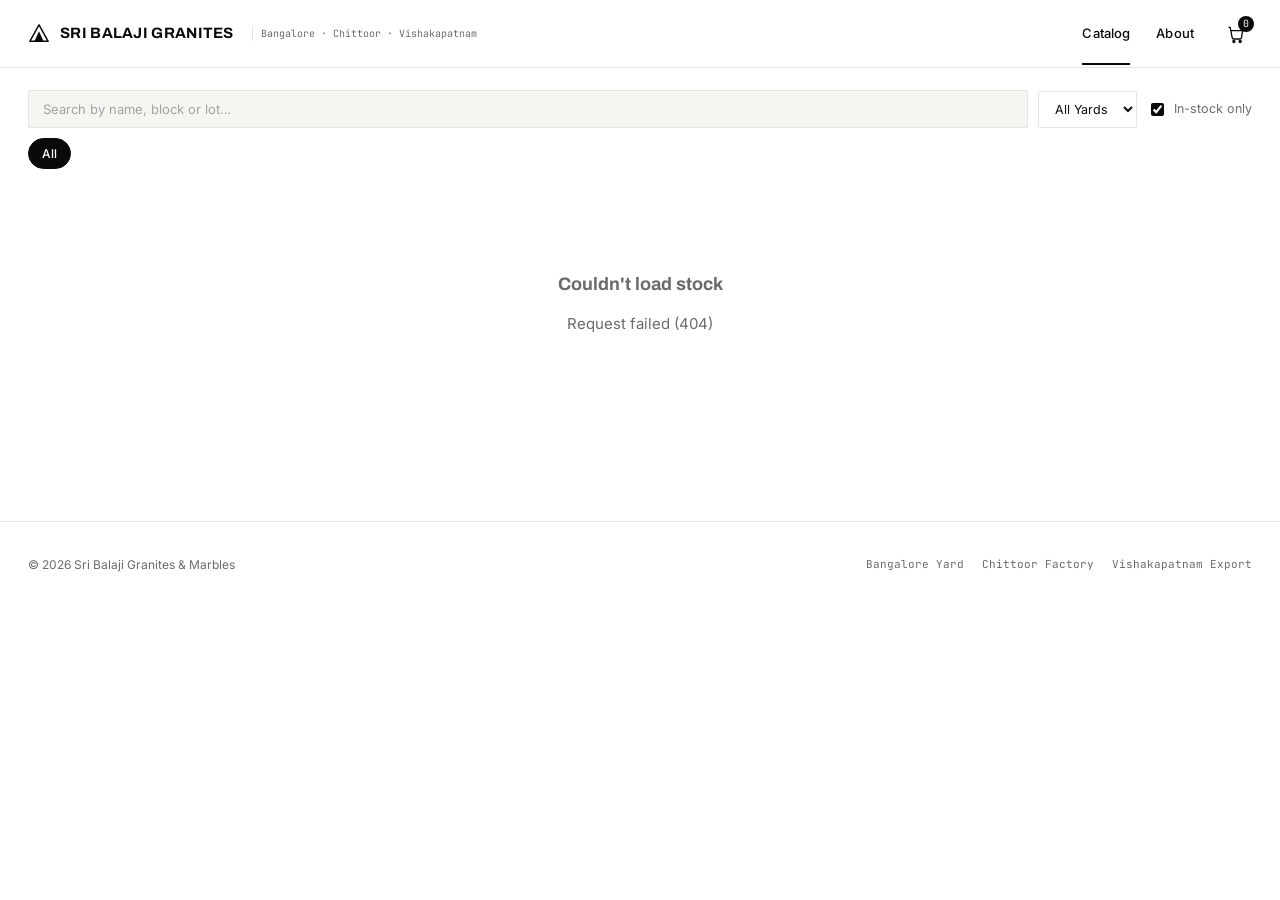
==== frontend/index.html @ f75e610f "Add files via upload" ====
<!DOCTYPE html>
<html lang="en">
<head>
<meta charset="UTF-8" />
<meta name="viewport" content="width=device-width, initial-scale=1.0" />
<title>Sri Balaji Granites & Marbles — Stone Catalog</title>
<meta name="description" content="Browse granite, marble, quartz, onyx and sandstone slabs from Sri Balaji Granites & Marbles — Bangalore, Chittoor & Vishakapatnam." />
<link rel="stylesheet" href="css/style.css" />
</head>
<body>

<header class="site-header">
  <a href="/" class="brand" aria-label="Sri Balaji Granites & Marbles — home">
    <svg viewBox="0 0 24 24" fill="none" xmlns="http://www.w3.org/2000/svg" aria-hidden="true">
      <path d="M12 2 L22 20 H2 Z" stroke="#0a0a0a" stroke-width="1.6" stroke-linejoin="round"/>
      <path d="M12 9 L17 20 H7 Z" fill="#0a0a0a"/>
    </svg>
    <span class="brand-word">Sri Balaji Granites</span>
    <span class="brand-sub">Bangalore · Chittoor · Vishakapatnam</span>
  </a>
  <nav class="main-nav">
    <a href="/" class="active">Catalog</a>
    <a href="/about.html">About</a>
    <button class="icon-btn" id="cartBtn" aria-label="Open enquiry cart">
      <svg viewBox="0 0 24 24" fill="none" stroke="#0a0a0a" stroke-width="1.6"><path d="M3 4h2l2.4 12.4A2 2 0 0 0 9.36 18h7.28a2 2 0 0 0 1.96-1.6L20 8H6"/><circle cx="9.5" cy="21" r="1.2" fill="#0a0a0a"/><circle cx="17" cy="21" r="1.2" fill="#0a0a0a"/></svg>
      <span class="cart-badge" id="cartBadge" hidden>0</span>
    </button>
  </nav>
</header>

<div class="ticker" id="ticker" hidden>
  <div class="ticker__track" id="tickerTrack"></div>
</div>

<section class="filter-bar" aria-label="Filter stock">
  <input type="search" class="search-input" id="searchInput" placeholder="Search by name, block or lot…" />
  <select class="select-field" id="godownFilter">
    <option value="all">All Yards</option>
  </select>
  <label class="toggle-field">
    <input type="checkbox" id="inStockOnly" checked /> In-stock only
  </label>
</section>
<div class="chip-row" style="max-width:1400px;margin:0 auto;padding:0 28px 6px;" id="categoryChips">
  <button class="chip active" data-category="all">All</button>
</div>

<main class="masonry" id="grid" aria-live="polite"></main>

<footer class="site-footer">
  <span>&copy; <span id="year"></span> Sri Balaji Granites & Marbles</span>
  <div class="locations">
    <span>Bangalore Yard</span>
    <span>Chittoor Factory</span>
    <span>Vishakapatnam Export</span>
  </div>
</footer>

<!-- Slab detail modal -->
<div class="overlay" id="slabOverlay">
  <div class="modal-wrap">
    <button class="modal-close" id="closeModal" aria-label="Close">
      <svg viewBox="0 0 24 24" width="16" height="16" fill="none" stroke="#0a0a0a" stroke-width="1.8"><path d="M5 5l14 14M19 5L5 19"/></svg>
    </button>
    <div class="modal" id="modalContent"></div>
  </div>
</div>

<!-- Enquiry cart drawer -->
<div class="drawer-overlay" id="drawerOverlay">
  <aside class="drawer">
    <div class="drawer-head">
      <h2 id="drawerTitle">Enquiry Cart</h2>
      <button class="icon-btn" id="closeDrawer" aria-label="Close cart">
        <svg viewBox="0 0 24 24" width="18" height="18" fill="none" stroke="#0a0a0a" stroke-width="1.8"><path d="M5 5l14 14M19 5L5 19"/></svg>
      </button>
    </div>
    <div class="drawer-body" id="drawerBody"></div>
    <div class="drawer-foot" id="drawerFoot"></div>
  </aside>
</div>

<div class="toast" id="toast"></div>

<script src="js/api.js"></script>
<script src="js/calc.js"></script>
<script src="js/catalog.js"></script>
</body>
</html>
---- frontend/css/style.css ----
/* ==========================================================================
   Sri Balaji Granites & Marbles — Design System
   Direction: minimalist, image-led, black-on-white chrome. The interface
   supplies no color of its own; the stone photography is the only color
   on the page. Masonry grid, no captions, quiet UI, one signature
   interaction: a quarry-tag stamp that appears on hover.
   ========================================================================== */

@import url('https://fonts.googleapis.com/css2?family=Archivo:wght@500;600;700;800&family=Inter:wght@400;500;600&family=JetBrains+Mono:wght@400;500&display=swap');

:root {
  --bg: #ffffff;
  --ink: #0a0a0a;
  --ink-soft: #6b6b6b;
  --ink-faint: #a3a3a0;
  --line: #e6e5e1;
  --surface: #f6f5f2;
  --surface-hover: #efeee9;
  --stamp-bg: #0a0a0a;
  --stamp-ink: #ffffff;
  --status-pending: #8a6d00;
  --status-contacted: #1d5f8a;
  --status-quoted: #6a3fa0;
  --status-closed: #1e6b3a;
  --danger: #b3261e;

  --font-display: 'Archivo', sans-serif;
  --font-body: 'Inter', sans-serif;
  --font-mono: 'JetBrains Mono', monospace;

  --radius: 2px;
  --header-h: 68px;
  --maxw: 1400px;
}

* { box-sizing: border-box; }
html { scroll-behavior: smooth; }
body {
  margin: 0;
  background: var(--bg);
  color: var(--ink);
  font-family: var(--font-body);
  font-size: 15px;
  line-height: 1.5;
  -webkit-font-smoothing: antialiased;
}
img { display: block; max-width: 100%; }
a { color: inherit; text-decoration: none; }
button { font-family: inherit; cursor: pointer; }
input, select, textarea { font-family: inherit; font-size: 14px; }
:focus-visible { outline: 2px solid var(--ink); outline-offset: 2px; }

.mono { font-family: var(--font-mono); letter-spacing: -0.02em; }
.sr-only {
  position: absolute; width: 1px; height: 1px; padding: 0; margin: -1px;
  overflow: hidden; clip: rect(0,0,0,0); white-space: nowrap; border: 0;
}

/* ---------------------------------------------------------------- header */
.site-header {
  position: sticky; top: 0; z-index: 40;
  height: var(--header-h);
  display: flex; align-items: center;
  padding: 0 28px;
  background: rgba(255,255,255,0.92);
  backdrop-filter: blur(6px);
  border-bottom: 1px solid var(--line);
}
.brand { display: flex; align-items: center; gap: 10px; margin-right: auto; }
.brand svg { width: 22px; height: 22px; flex-shrink: 0; }
.brand-word {
  font-family: var(--font-display);
  font-weight: 700;
  font-size: 15px;
  letter-spacing: 0.02em;
  text-transform: uppercase;
}
.brand-sub {
  display: none;
  font-family: var(--font-mono);
  font-size: 10px;
  color: var(--ink-soft);
  margin-left: 8px;
  padding-left: 8px;
  border-left: 1px solid var(--line);
}
@media (min-width: 720px) { .brand-sub { display: inline; } }

.main-nav { display: flex; align-items: center; gap: 26px; }
.main-nav a, .main-nav button.navlink {
  background: none; border: none; padding: 0;
  font-size: 13px; font-weight: 500; color: var(--ink);
  letter-spacing: 0.01em;
  position: relative;
}
.main-nav a::after, .main-nav button.navlink::after {
  content: ''; position: absolute; left: 0; right: 0; bottom: -22px;
  height: 2px; background: var(--ink); transform: scaleX(0);
  transition: transform .18s ease;
}
.main-nav a:hover::after, .main-nav button.navlink:hover::after,
.main-nav a.active::after { transform: scaleX(1); }

.icon-btn {
  position: relative; background: none; border: none; padding: 6px;
  display: inline-flex; align-items: center; justify-content: center;
}
.icon-btn svg { width: 20px; height: 20px; }
.cart-badge {
  position: absolute; top: -2px; right: -2px;
  background: var(--ink); color: #fff;
  font-family: var(--font-mono); font-size: 10px;
  width: 16px; height: 16px; border-radius: 50%;
  display: flex; align-items: center; justify-content: center;
}

/* ------------------------------------------------------------- ticker */
.ticker {
  background: var(--ink); color: #fff;
  overflow: hidden; white-space: nowrap;
  font-family: var(--font-mono); font-size: 12px;
}
.ticker__track {
  display: inline-block; padding: 7px 0;
  animation: ticker 28s linear infinite;
}
.ticker__track span { padding: 0 36px; }
@keyframes ticker { from { transform: translateX(0); } to { transform: translateX(-50%); } }
@media (prefers-reduced-motion: reduce) { .ticker__track { animation: none; } }

/* --------------------------------------------------------- filter bar */
.filter-bar {
  max-width: var(--maxw); margin: 0 auto;
  padding: 22px 28px 10px;
  display: flex; flex-wrap: wrap; gap: 10px; align-items: center;
}
.search-input {
  flex: 1 1 220px; min-width: 180px;
  border: 1px solid var(--line); background: var(--surface);
  padding: 10px 14px; font-size: 13px; color: var(--ink);
  border-radius: var(--radius);
}
.search-input::placeholder { color: var(--ink-faint); }
.chip-row { display: flex; flex-wrap: wrap; gap: 8px; }
.chip {
  border: 1px solid var(--line); background: #fff;
  padding: 7px 13px; font-size: 12px; font-weight: 500;
  border-radius: 999px; color: var(--ink-soft);
  transition: all .15s ease;
}
.chip:hover { border-color: var(--ink); color: var(--ink); }
.chip.active { background: var(--ink); color: #fff; border-color: var(--ink); }
.select-field {
  border: 1px solid var(--line); background: #fff;
  padding: 9px 12px; font-size: 12.5px; border-radius: var(--radius);
  color: var(--ink);
}
.toggle-field {
  display: flex; align-items: center; gap: 7px;
  font-size: 12.5px; color: var(--ink-soft); user-select: none;
}
.toggle-field input { accent-color: var(--ink); }

/* -------------------------------------------------------- masonry grid */
.masonry {
  max-width: var(--maxw); margin: 0 auto;
  padding: 6px 24px 80px;
  column-count: 1;
  column-gap: 4px;
}
@media (min-width: 620px)  { .masonry { column-count: 2; } }
@media (min-width: 980px)  { .masonry { column-count: 3; } }
@media (min-width: 1320px) { .masonry { column-count: 4; } }

.tile {
  break-inside: avoid;
  margin-bottom: 4px;
  position: relative;
  overflow: hidden;
  background: var(--surface);
  cursor: pointer;
}
.tile img {
  width: 100%; height: auto; display: block;
  transition: transform .5s cubic-bezier(.2,.7,.2,1), filter .4s ease;
}
.tile:hover img { transform: scale(1.035); }
.tile.is-sold img { filter: grayscale(1) brightness(0.75); }

.tile-stamp {
  position: absolute; left: 10px; bottom: 10px; right: 10px;
  display: flex; justify-content: space-between; align-items: flex-end;
  gap: 8px;
  opacity: 0; transform: translateY(6px);
  transition: opacity .22s ease, transform .22s ease;
  pointer-events: none;
}
.tile:hover .tile-stamp { opacity: 1; transform: translateY(0); }
.tile-stamp__tag {
  background: var(--stamp-bg); color: var(--stamp-ink);
  font-family: var(--font-mono); font-size: 11px;
  padding: 6px 9px; line-height: 1.3;
  max-width: 72%;
}
.tile-stamp__tag b { display: block; font-size: 11.5px; font-weight: 500; }
.tile-stamp__rate {
  background: #fff; color: var(--ink);
  font-family: var(--font-mono); font-size: 11px; font-weight: 500;
  padding: 6px 9px;
}
.tile-sold-flag {
  position: absolute; top: 10px; left: 10px;
  background: #fff; color: var(--ink);
  font-family: var(--font-mono); font-size: 10px;
  letter-spacing: 0.06em; text-transform: uppercase;
  padding: 4px 8px;
}
.tile-empty-state {
  column-span: all;
  text-align: center; padding: 90px 20px; color: var(--ink-soft);
}
.tile-empty-state h3 { font-family: var(--font-display); font-size: 18px; margin: 0 0 6px; }

/* -------------------------------------------------------------- footer */
.site-footer {
  border-top: 1px solid var(--line);
  padding: 34px 28px;
  display: flex; flex-wrap: wrap; gap: 10px 24px;
  justify-content: space-between; align-items: center;
  font-size: 12px; color: var(--ink-soft);
}
.site-footer .locations { display: flex; gap: 18px; flex-wrap: wrap; font-family: var(--font-mono); font-size: 11px; }

/* ---------------------------------------------------------------- modal */
.overlay {
  position: fixed; inset: 0; background: rgba(10,10,10,0.5);
  z-index: 100; display: flex; align-items: flex-start; justify-content: center;
  padding: 32px 16px; overflow-y: auto;
  opacity: 0; pointer-events: none; transition: opacity .18s ease;
}
.overlay.open { opacity: 1; pointer-events: auto; }
.modal {
  background: #fff; max-width: 920px; width: 100%;
  margin: auto; display: grid; grid-template-columns: 1fr;
  transform: translateY(10px); transition: transform .2s ease;
}
.overlay.open .modal { transform: translateY(0); }
@media (min-width: 760px) { .modal { grid-template-columns: 1.1fr 1fr; } }
.modal-close {
  position: absolute; top: 14px; right: 14px; z-index: 5;
  background: #fff; border: 1px solid var(--line); width: 32px; height: 32px;
  display: flex; align-items: center; justify-content: center;
}
.modal-wrap { position: relative; }
.modal-media { background: var(--surface); }
.modal-media img { width: 100%; height: 100%; object-fit: cover; max-height: 560px; }
.modal-body { padding: 30px 28px; overflow-y: auto; }
.modal-eyebrow { font-family: var(--font-mono); font-size: 11px; color: var(--ink-soft); text-transform: uppercase; letter-spacing: 0.06em; }
.modal-title { font-family: var(--font-display); font-size: 24px; font-weight: 700; margin: 6px 0 4px; }
.modal-godown { font-size: 13px; color: var(--ink-soft); margin-bottom: 18px; }
.spec-grid {
  display: grid; grid-template-columns: 1fr 1fr; gap: 12px 20px;
  border-top: 1px solid var(--line); border-bottom: 1px solid var(--line);
  padding: 18px 0; margin-bottom: 18px;
}
.spec-item .label { font-size: 11px; color: var(--ink-soft); text-transform: uppercase; letter-spacing: 0.04em; }
.spec-item .value { font-family: var(--font-mono); font-size: 14px; margin-top: 2px; }
.rate-unit-table { width: 100%; border-collapse: collapse; margin-bottom: 20px; font-size: 13px; }
.rate-unit-table td { padding: 6px 0; border-bottom: 1px dashed var(--line); }
.rate-unit-table td:last-child { text-align: right; font-family: var(--font-mono); }
.total-value { font-family: var(--font-display); font-size: 22px; font-weight: 700; margin-bottom: 20px; }
.total-value span { font-size: 12px; font-weight: 500; color: var(--ink-soft); display: block; font-family: var(--font-body); }
.modal-actions { display: flex; gap: 10px; flex-wrap: wrap; }

/* --------------------------------------------------------------- buttons */
.btn {
  display: inline-flex; align-items: center; justify-content: center; gap: 8px;
  padding: 12px 20px; font-size: 13px; font-weight: 600;
  border: 1px solid var(--ink); border-radius: var(--radius);
  background: var(--ink); color: #fff; transition: opacity .15s ease;
}
.btn:hover { opacity: 0.82; }
.btn-outline { background: #fff; color: var(--ink); }
.btn-ghost { background: transparent; color: var(--ink); border-color: var(--line); }
.btn-danger { background: #fff; color: var(--danger); border-color: var(--danger); }
.btn-sm { padding: 8px 13px; font-size: 12px; }
.btn-block { width: 100%; }
.btn:disabled { opacity: 0.4; cursor: not-allowed; }
.btn-whatsapp { background: #1a1a1a; }
.btn-whatsapp svg { width: 16px; height: 16px; }

/* ---------------------------------------------------------------- drawer */
.drawer-overlay {
  position: fixed; inset: 0; background: rgba(10,10,10,0.4);
  z-index: 110; opacity: 0; pointer-events: none; transition: opacity .2s ease;
}
.drawer-overlay.open { opacity: 1; pointer-events: auto; }
.drawer {
  position: fixed; top: 0; right: 0; bottom: 0; width: 100%; max-width: 420px;
  background: #fff; z-index: 111; box-shadow: -12px 0 40px rgba(0,0,0,0.08);
  transform: translateX(100%); transition: transform .25s ease;
  display: flex; flex-direction: column;
}
.drawer-overlay.open .drawer { transform: translateX(0); }
.drawer-head { padding: 20px 22px; border-bottom: 1px solid var(--line); display: flex; justify-content: space-between; align-items: center; }
.drawer-head h2 { font-family: var(--font-display); font-size: 16px; margin: 0; }
.drawer-body { flex: 1; overflow-y: auto; padding: 18px 22px; }
.drawer-foot { padding: 18px 22px; border-top: 1px solid var(--line); }
.cart-line { display: flex; gap: 12px; padding: 12px 0; border-bottom: 1px solid var(--line); }
.cart-line img { width: 56px; height: 56px; object-fit: cover; }
.cart-line .meta { flex: 1; }
.cart-line .meta .t { font-size: 13px; font-weight: 600; }
.cart-line .meta .s { font-size: 11.5px; color: var(--ink-soft); font-family: var(--font-mono); }
.cart-line button { background: none; border: none; color: var(--ink-soft); font-size: 11px; text-decoration: underline; padding: 0; }
.cart-empty { text-align: center; padding: 60px 10px; color: var(--ink-soft); font-size: 13px; }

/* ------------------------------------------------------------------ form */
.form-grid { display: grid; grid-template-columns: 1fr 1fr; gap: 12px; }
.form-grid .full { grid-column: 1 / -1; }
.field label { display: block; font-size: 11.5px; color: var(--ink-soft); margin-bottom: 5px; text-transform: uppercase; letter-spacing: 0.03em; }
.field input, .field select, .field textarea {
  width: 100%; border: 1px solid var(--line); padding: 10px 12px;
  border-radius: var(--radius); background: #fff; color: var(--ink);
}
.field textarea { resize: vertical; min-height: 70px; }
.form-note { font-size: 11.5px; color: var(--ink-soft); margin-top: 12px; }
.confirmation { text-align: center; padding: 40px 10px; }
.confirmation .ok-mark { width: 46px; height: 46px; margin: 0 auto 14px; }
.confirmation h3 { font-family: var(--font-display); font-size: 18px; margin-bottom: 6px; }
.confirmation .order-no { font-family: var(--font-mono); font-size: 13px; color: var(--ink-soft); }

/* ------------------------------------------------------------- staff: login */
.staff-shell { min-height: 100vh; display: grid; grid-template-columns: 1fr; }
@media (min-width: 860px) { .staff-shell { grid-template-columns: 1fr 1fr; } }
.staff-side {
  background: var(--ink); color: #fff;
  display: flex; flex-direction: column; justify-content: space-between;
  padding: 40px; min-height: 260px;
}
.staff-side .brand-word { color: #fff; }
.staff-side .yard-status { display: flex; flex-direction: column; gap: 10px; font-family: var(--font-mono); font-size: 12px; }
.yard-status .row { display: flex; justify-content: space-between; border-bottom: 1px solid rgba(255,255,255,0.15); padding-bottom: 8px; }
.dot { width: 6px; height: 6px; border-radius: 50%; background: #7be08a; display: inline-block; margin-right: 6px; }
.staff-form-side { display: flex; align-items: center; justify-content: center; padding: 40px 28px; }
.staff-form { width: 100%; max-width: 340px; }
.staff-form h1 { font-family: var(--font-display); font-size: 22px; margin-bottom: 6px; }
.staff-form p.lede { color: var(--ink-soft); font-size: 13px; margin-bottom: 26px; }
.staff-form .field { margin-bottom: 14px; }
.staff-error { background: #fdeceb; color: var(--danger); font-size: 12.5px; padding: 10px 12px; margin-bottom: 14px; border-radius: var(--radius); display: none; }
.staff-error.show { display: block; }
.back-link { display: inline-block; margin-top: 20px; font-size: 12.5px; color: var(--ink-soft); text-decoration: underline; }

/* ------------------------------------------------------------- staff: app */
.staff-app { display: none; min-height: 100vh; grid-template-rows: auto auto 1fr; }
.staff-app.active { display: grid; }
.staff-topbar {
  display: flex; align-items: center; padding: 0 24px; height: 60px;
  border-bottom: 1px solid var(--line); gap: 20px;
}
.staff-topbar .who { margin-left: auto; font-size: 12.5px; color: var(--ink-soft); display: flex; align-items: center; gap: 12px; }
.role-pill { background: var(--surface); font-family: var(--font-mono); font-size: 11px; padding: 4px 9px; }
.tabs { display: flex; gap: 4px; padding: 10px 20px; overflow-x: auto; border-bottom: 1px solid var(--line); }
.tab-btn {
  background: none; border: none; padding: 9px 14px; font-size: 12.5px; font-weight: 600;
  color: var(--ink-soft); white-space: nowrap; border-radius: var(--radius);
}
.tab-btn.active { background: var(--ink); color: #fff; }
.tab-panel { display: none; padding: 22px 24px 60px; max-width: 1300px; margin: 0 auto; width: 100%; }
.tab-panel.active { display: block; }

.kpi-row { display: grid; grid-template-columns: repeat(auto-fit,minmax(150px,1fr)); gap: 10px; margin-bottom: 22px; }
.kpi-card { border: 1px solid var(--line); padding: 16px; }
.kpi-card .n { font-family: var(--font-display); font-size: 24px; font-weight: 700; }
.kpi-card .l { font-size: 11px; color: var(--ink-soft); text-transform: uppercase; letter-spacing: 0.03em; margin-top: 4px; }

.toolbar { display: flex; flex-wrap: wrap; gap: 10px; margin-bottom: 16px; align-items: center; }
.toolbar .grow { flex: 1; min-width: 180px; }

table.data-table { width: 100%; border-collapse: collapse; font-size: 12.5px; }
.data-table th {
  text-align: left; font-size: 10.5px; text-transform: uppercase; letter-spacing: 0.04em;
  color: var(--ink-soft); border-bottom: 1px solid var(--ink); padding: 8px 10px;
}
.data-table td { padding: 10px; border-bottom: 1px solid var(--line); vertical-align: middle; }
.data-table tr:hover td { background: var(--surface); }
.table-wrap { overflow-x: auto; border: 1px solid var(--line); }
.row-thumb { width: 40px; height: 40px; object-fit: cover; }
.status-pill { font-family: var(--font-mono); font-size: 10.5px; padding: 4px 8px; border: 1px solid var(--line); }
.status-pill[data-status="Pending"] { color: var(--status-pending); border-color: var(--status-pending); }
.status-pill[data-status="Contacted"] { color: var(--status-contacted); border-color: var(--status-contacted); }
.status-pill[data-status="Quoted"] { color: var(--status-quoted); border-color: var(--status-quoted); }
.status-pill[data-status="Closed"] { color: var(--status-closed); border-color: var(--status-closed); }
.row-actions { display: flex; gap: 6px; }
.row-actions button { background: none; border: 1px solid var(--line); font-size: 11px; padding: 5px 9px; }
.row-actions button:hover { border-color: var(--ink); }

.calc-panel { display: grid; grid-template-columns: 1fr; gap: 24px; max-width: 760px; }
@media (min-width: 700px) { .calc-panel { grid-template-columns: 1fr 1fr; } }
.calc-result { background: var(--surface); padding: 20px; }
.calc-result dl { display: grid; grid-template-columns: 1fr auto; gap: 8px 12px; font-size: 13px; margin: 0; }
.calc-result dt { color: var(--ink-soft); }
.calc-result dd { margin: 0; font-family: var(--font-mono); text-align: right; }

.modal-form-overlay {
  position: fixed; inset: 0; background: rgba(10,10,10,0.5); z-index: 200;
  display: none; align-items: flex-start; justify-content: center; padding: 40px 16px; overflow-y: auto;
}
.modal-form-overlay.open { display: flex; }
.modal-form {
  background: #fff; max-width: 560px; width: 100%; padding: 28px;
}
.modal-form h3 { font-family: var(--font-display); font-size: 18px; margin: 0 0 18px; }
.modal-form-actions { display: flex; justify-content: flex-end; gap: 10px; margin-top: 18px; }

.empty-row td { text-align: center; color: var(--ink-soft); padding: 40px 10px; }

.toast {
  position: fixed; bottom: 20px; left: 50%; transform: translateX(-50%) translateY(20px);
  background: var(--ink); color: #fff; padding: 12px 18px; font-size: 13px;
  border-radius: var(--radius); z-index: 300; opacity: 0; pointer-events: none;
  transition: opacity .2s ease, transform .2s ease;
}
.toast.show { opacity: 1; transform: translateX(-50%) translateY(0); }

@media (max-width: 640px) {
  .site-header { padding: 0 16px; }
  .filter-bar { padding: 16px 16px 6px; }
  .masonry { padding: 6px 12px 60px; }
  .modal-body { padding: 22px 18px; }
}
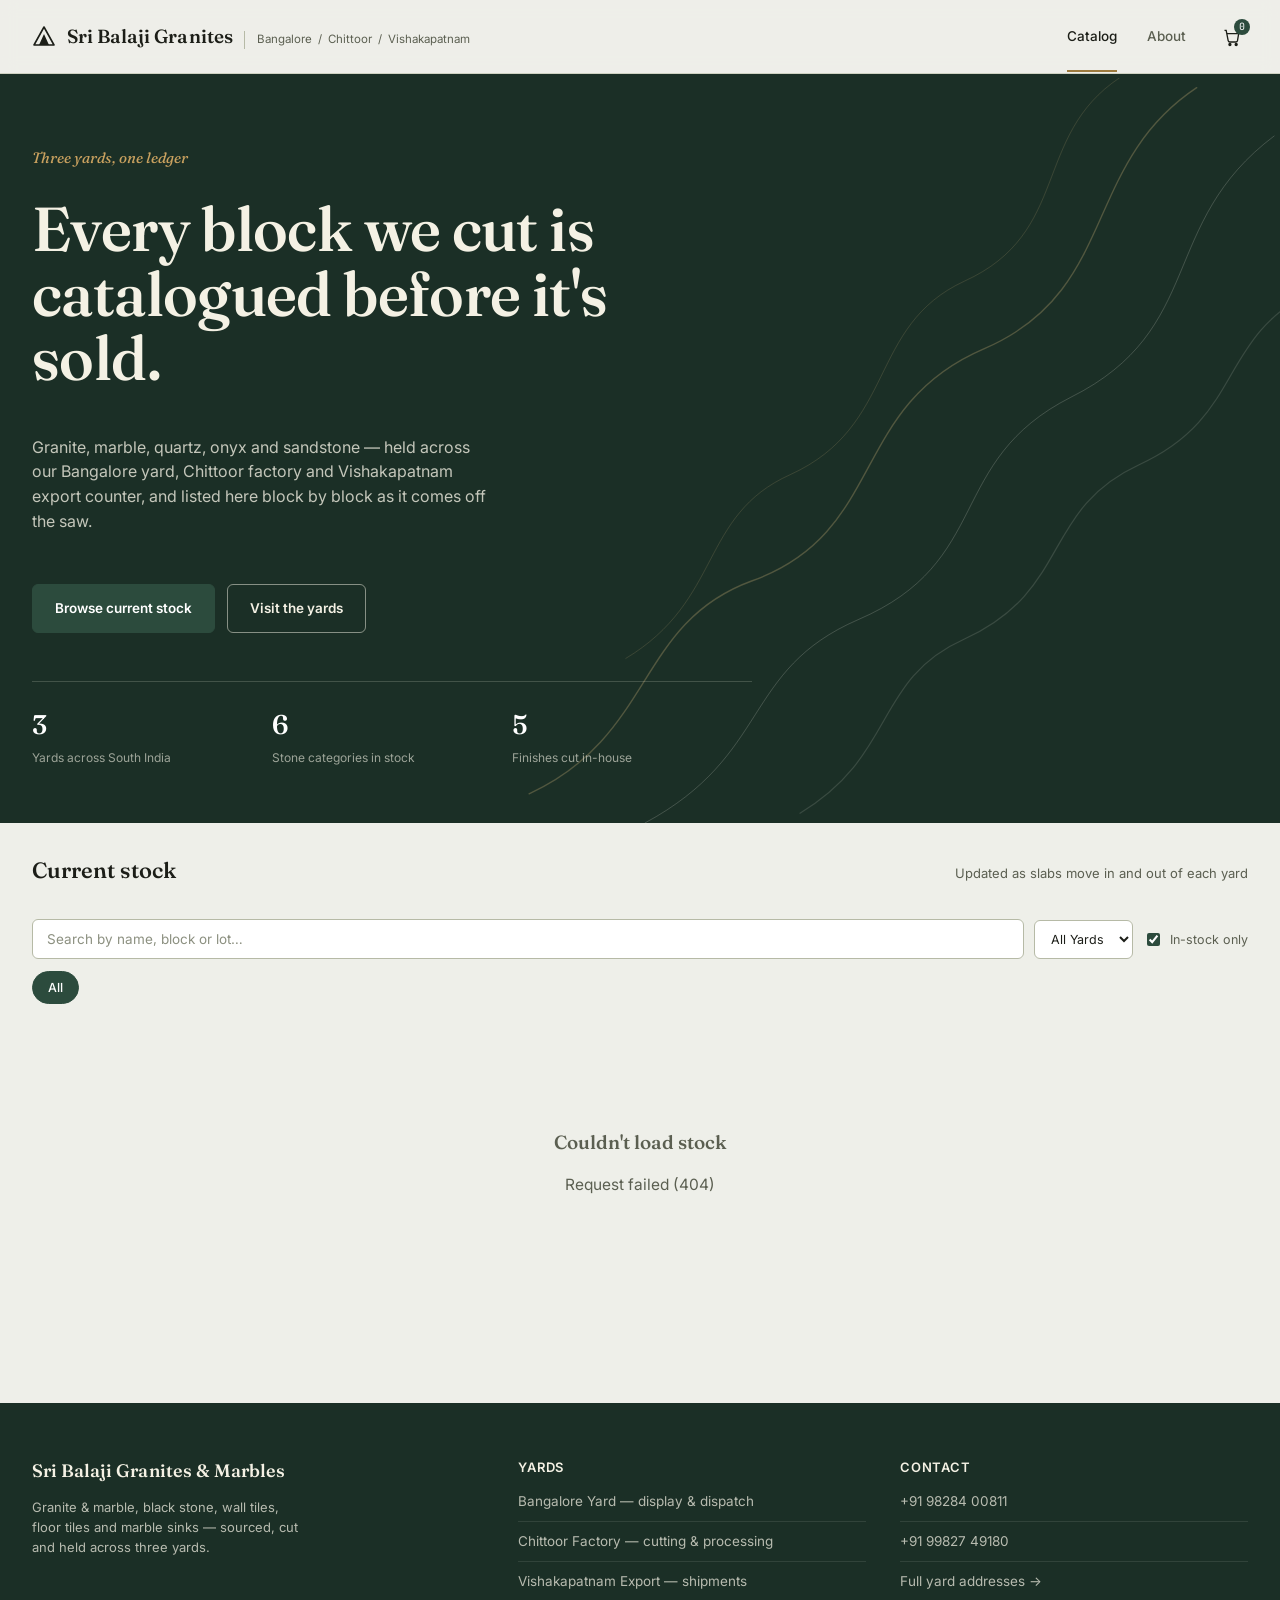
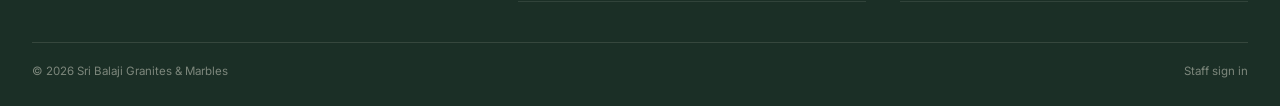
==== commit c0e10238: "Add files via upload" ====
--- a/frontend/index.html
+++ b/frontend/index.html
@@ -12,24 +12,47 @@
 <header class="site-header">
   <a href="/" class="brand" aria-label="Sri Balaji Granites & Marbles — home">
     <svg viewBox="0 0 24 24" fill="none" xmlns="http://www.w3.org/2000/svg" aria-hidden="true">
-      <path d="M12 2 L22 20 H2 Z" stroke="#0a0a0a" stroke-width="1.6" stroke-linejoin="round"/>
-      <path d="M12 9 L17 20 H7 Z" fill="#0a0a0a"/>
+      <path d="M12 2 L22 20 H2 Z" stroke="#1c1e18" stroke-width="1.6" stroke-linejoin="round"/>
+      <path d="M12 9 L17 20 H7 Z" fill="#1c1e18"/>
     </svg>
     <span class="brand-word">Sri Balaji Granites</span>
-    <span class="brand-sub">Bangalore · Chittoor · Vishakapatnam</span>
+    <span class="brand-sub">Bangalore &nbsp;/&nbsp; Chittoor &nbsp;/&nbsp; Vishakapatnam</span>
   </a>
   <nav class="main-nav">
     <a href="/" class="active">Catalog</a>
     <a href="/about.html">About</a>
     <button class="icon-btn" id="cartBtn" aria-label="Open enquiry cart">
-      <svg viewBox="0 0 24 24" fill="none" stroke="#0a0a0a" stroke-width="1.6"><path d="M3 4h2l2.4 12.4A2 2 0 0 0 9.36 18h7.28a2 2 0 0 0 1.96-1.6L20 8H6"/><circle cx="9.5" cy="21" r="1.2" fill="#0a0a0a"/><circle cx="17" cy="21" r="1.2" fill="#0a0a0a"/></svg>
+      <svg viewBox="0 0 24 24" fill="none" stroke="#1c1e18" stroke-width="1.6"><path d="M3 4h2l2.4 12.4A2 2 0 0 0 9.36 18h7.28a2 2 0 0 0 1.96-1.6L20 8H6"/><circle cx="9.5" cy="21" r="1.2" fill="#1c1e18"/><circle cx="17" cy="21" r="1.2" fill="#1c1e18"/></svg>
       <span class="cart-badge" id="cartBadge" hidden>0</span>
     </button>
   </nav>
 </header>
 
+<section class="hero">
+  <div class="hero__veins" aria-hidden="true"></div>
+  <div class="hero__inner">
+    <span class="hero__kicker">Three yards, one ledger</span>
+    <h1>Every block we cut is catalogued before it's sold.</h1>
+    <p class="hero__lede">Granite, marble, quartz, onyx and sandstone — held across our Bangalore yard, Chittoor factory and Vishakapatnam export counter, and listed here block by block as it comes off the saw.</p>
+    <div class="hero__actions">
+      <a href="#grid" class="btn">Browse current stock</a>
+      <a href="/about.html" class="btn btn-outline">Visit the yards</a>
+    </div>
+    <div class="hero__stats">
+      <div class="hero__stat"><div class="n">3</div><div class="l">Yards across South India</div></div>
+      <div class="hero__stat"><div class="n">6</div><div class="l">Stone categories in stock</div></div>
+      <div class="hero__stat"><div class="n">5</div><div class="l">Finishes cut in-house</div></div>
+    </div>
+  </div>
+</section>
+
 <div class="ticker" id="ticker" hidden>
   <div class="ticker__track" id="tickerTrack"></div>
+</div>
+
+<div class="section-head">
+  <h2>Current stock</h2>
+  <p>Updated as slabs move in and out of each yard</p>
 </div>
 
 <section class="filter-bar" aria-label="Filter stock">
@@ -41,18 +64,38 @@
     <input type="checkbox" id="inStockOnly" checked /> In-stock only
   </label>
 </section>
-<div class="chip-row" style="max-width:1400px;margin:0 auto;padding:0 28px 6px;" id="categoryChips">
+<div class="chip-row" style="max-width:1360px;margin:0 auto;padding:0 32px 6px;" id="categoryChips">
   <button class="chip active" data-category="all">All</button>
 </div>
 
 <main class="masonry" id="grid" aria-live="polite"></main>
 
 <footer class="site-footer">
-  <span>&copy; <span id="year"></span> Sri Balaji Granites & Marbles</span>
-  <div class="locations">
-    <span>Bangalore Yard</span>
-    <span>Chittoor Factory</span>
-    <span>Vishakapatnam Export</span>
+  <div class="footer-grid">
+    <div class="footer-brand">
+      <span class="brand-word">Sri Balaji Granites &amp; Marbles</span>
+      <p>Granite &amp; marble, black stone, wall tiles, floor tiles and marble sinks — sourced, cut and held across three yards.</p>
+    </div>
+    <div>
+      <h4>Yards</h4>
+      <ul class="footer-list">
+        <li>Bangalore Yard — display &amp; dispatch</li>
+        <li>Chittoor Factory — cutting &amp; processing</li>
+        <li>Vishakapatnam Export — shipments</li>
+      </ul>
+    </div>
+    <div>
+      <h4>Contact</h4>
+      <ul class="footer-list">
+        <li>+91 98284 00811</li>
+        <li>+91 99827 49180</li>
+        <li><a href="/about.html">Full yard addresses &rarr;</a></li>
+      </ul>
+    </div>
+  </div>
+  <div class="footer-bottom">
+    <span>&copy; <span id="year"></span> Sri Balaji Granites &amp; Marbles</span>
+    <a href="/staff">Staff sign in</a>
   </div>
 </footer>
 
@@ -60,7 +103,7 @@
 <div class="overlay" id="slabOverlay">
   <div class="modal-wrap">
     <button class="modal-close" id="closeModal" aria-label="Close">
-      <svg viewBox="0 0 24 24" width="16" height="16" fill="none" stroke="#0a0a0a" stroke-width="1.8"><path d="M5 5l14 14M19 5L5 19"/></svg>
+      <svg viewBox="0 0 24 24" width="16" height="16" fill="none" stroke="#1c1e18" stroke-width="1.8"><path d="M5 5l14 14M19 5L5 19"/></svg>
     </button>
     <div class="modal" id="modalContent"></div>
   </div>
@@ -72,7 +115,7 @@
     <div class="drawer-head">
       <h2 id="drawerTitle">Enquiry Cart</h2>
       <button class="icon-btn" id="closeDrawer" aria-label="Close cart">
-        <svg viewBox="0 0 24 24" width="18" height="18" fill="none" stroke="#0a0a0a" stroke-width="1.8"><path d="M5 5l14 14M19 5L5 19"/></svg>
+        <svg viewBox="0 0 24 24" width="18" height="18" fill="none" stroke="#1c1e18" stroke-width="1.8"><path d="M5 5l14 14M19 5L5 19"/></svg>
       </button>
     </div>
     <div class="drawer-body" id="drawerBody"></div>
--- a/frontend/css/style.css
+++ b/frontend/css/style.css
@@ -1,36 +1,52 @@
 /* ==========================================================================
    Sri Balaji Granites & Marbles — Design System
-   Direction: minimalist, image-led, black-on-white chrome. The interface
-   supplies no color of its own; the stone photography is the only color
-   on the page. Masonry grid, no captions, quiet UI, one signature
-   interaction: a quarry-tag stamp that appears on hover.
+   ---------------------------------------------------------------------
+   Direction: "the quarry as a private members' room." Sri Balaji moves
+   Italian marble, granite and onyx through three yards — the brief calls
+   for the quiet confidence of an exclusive club crossed with the material
+   honesty of a stoneyard: veined marble, cut brass, hairline joinery.
+   Cool stone-grey base (not the usual warm AI-cream), a deep malachite
+   green standing in for "the house colour," and brass for anything that
+   asks for attention. One signature motif — a marble-vein line — appears
+   exactly once, in the hero, rather than as a repeated decoration.
    ========================================================================== */
 
-@import url('https://fonts.googleapis.com/css2?family=Archivo:wght@500;600;700;800&family=Inter:wght@400;500;600&family=JetBrains+Mono:wght@400;500&display=swap');
+@import url('https://fonts.googleapis.com/css2?family=Fraunces:ital,opsz,wght@0,9..144,340;0,9..144,440;0,9..144,560;0,9..144,650;1,9..144,440;1,9..144,560&family=Inter:wght@400;500;600;700&family=JetBrains+Mono:wght@400;500&display=swap');
 
 :root {
-  --bg: #ffffff;
-  --ink: #0a0a0a;
-  --ink-soft: #6b6b6b;
-  --ink-faint: #a3a3a0;
-  --line: #e6e5e1;
-  --surface: #f6f5f2;
-  --surface-hover: #efeee9;
-  --stamp-bg: #0a0a0a;
-  --stamp-ink: #ffffff;
-  --status-pending: #8a6d00;
-  --status-contacted: #1d5f8a;
-  --status-quoted: #6a3fa0;
-  --status-closed: #1e6b3a;
-  --danger: #b3261e;
-
-  --font-display: 'Archivo', sans-serif;
+  /* -- stone / club palette ------------------------------------------- */
+  --bg:            #EEEFE9;   /* cool stone-white, faint green undertone */
+  --surface:       #E4E6DA;   /* stone panel */
+  --surface-2:     #DADDCD;   /* deeper panel / hover */
+  --ink:           #1C1E18;   /* basalt — warm-neutral near-black */
+  --ink-soft:      #5B5F51;
+  --ink-faint:     #8C9080;
+  --line:          #CFD2C2;
+  --line-strong:   #B6BAA6;
+
+  --house:         #2C4B3D;   /* malachite green — "the house colour" */
+  --house-deep:     #1B2F26;
+  --house-tint:     #E5EBE2;
+  --brass:          #9C7A3E;  /* cut brass — used sparingly, for weight */
+  --brass-soft:     #C9A15F;
+  --cream:          #F4F1E4;  /* text/ink on dark grounds */
+
+  --status-pending:   #9C7A3E;
+  --status-contacted: #3B6E86;
+  --status-quoted:    #6B4F82;
+  --status-closed:    #2C4B3D;
+  --danger:           #9C3B2C;
+  --danger-tint:      #F6E7E3;
+
+  --font-display: 'Fraunces', serif;
   --font-body: 'Inter', sans-serif;
   --font-mono: 'JetBrains Mono', monospace;
 
-  --radius: 2px;
-  --header-h: 68px;
-  --maxw: 1400px;
+  --radius-sm: 3px;
+  --radius: 6px;
+  --radius-lg: 14px;
+  --header-h: 74px;
+  --maxw: 1360px;
 }
 
 * { box-sizing: border-box; }
@@ -40,17 +56,18 @@
   background: var(--bg);
   color: var(--ink);
   font-family: var(--font-body);
-  font-size: 15px;
-  line-height: 1.5;
+  font-size: 15.5px;
+  line-height: 1.55;
   -webkit-font-smoothing: antialiased;
 }
 img { display: block; max-width: 100%; }
 a { color: inherit; text-decoration: none; }
 button { font-family: inherit; cursor: pointer; }
 input, select, textarea { font-family: inherit; font-size: 14px; }
-:focus-visible { outline: 2px solid var(--ink); outline-offset: 2px; }
-
-.mono { font-family: var(--font-mono); letter-spacing: -0.02em; }
+:focus-visible { outline: 2px solid var(--house); outline-offset: 2px; }
+h1, h2, h3, h4 { font-family: var(--font-display); font-weight: 560; margin: 0; }
+
+.mono { font-family: var(--font-mono); letter-spacing: -0.01em; }
 .sr-only {
   position: absolute; width: 1px; height: 1px; padding: 0; margin: -1px;
   overflow: hidden; clip: rect(0,0,0,0); white-space: nowrap; border: 0;
@@ -61,42 +78,39 @@
   position: sticky; top: 0; z-index: 40;
   height: var(--header-h);
   display: flex; align-items: center;
-  padding: 0 28px;
-  background: rgba(255,255,255,0.92);
-  backdrop-filter: blur(6px);
+  padding: 0 32px;
+  background: rgba(238,239,233,0.94);
+  backdrop-filter: blur(8px);
   border-bottom: 1px solid var(--line);
 }
-.brand { display: flex; align-items: center; gap: 10px; margin-right: auto; }
-.brand svg { width: 22px; height: 22px; flex-shrink: 0; }
+.brand { display: flex; align-items: baseline; gap: 11px; margin-right: auto; }
+.brand svg { width: 24px; height: 24px; flex-shrink: 0; align-self: center; }
 .brand-word {
   font-family: var(--font-display);
-  font-weight: 700;
-  font-size: 15px;
-  letter-spacing: 0.02em;
-  text-transform: uppercase;
+  font-weight: 560;
+  font-size: 19px;
+  letter-spacing: 0.002em;
 }
 .brand-sub {
   display: none;
-  font-family: var(--font-mono);
-  font-size: 10px;
+  font-size: 11.5px;
   color: var(--ink-soft);
-  margin-left: 8px;
-  padding-left: 8px;
-  border-left: 1px solid var(--line);
-}
-@media (min-width: 720px) { .brand-sub { display: inline; } }
-
-.main-nav { display: flex; align-items: center; gap: 26px; }
+  padding-left: 12px;
+  border-left: 1px solid var(--line-strong);
+}
+@media (min-width: 760px) { .brand-sub { display: inline; } }
+
+.main-nav { display: flex; align-items: center; gap: 30px; }
 .main-nav a, .main-nav button.navlink {
   background: none; border: none; padding: 0;
-  font-size: 13px; font-weight: 500; color: var(--ink);
-  letter-spacing: 0.01em;
+  font-size: 13.5px; font-weight: 500; color: var(--ink-soft);
   position: relative;
 }
+.main-nav a:hover, .main-nav button.navlink:hover, .main-nav a.active { color: var(--ink); }
 .main-nav a::after, .main-nav button.navlink::after {
-  content: ''; position: absolute; left: 0; right: 0; bottom: -22px;
-  height: 2px; background: var(--ink); transform: scaleX(0);
-  transition: transform .18s ease;
+  content: ''; position: absolute; left: 0; right: 0; bottom: -25px;
+  height: 2px; background: var(--brass); transform: scaleX(0);
+  transition: transform .2s ease;
 }
 .main-nav a:hover::after, .main-nav button.navlink:hover::after,
 .main-nav a.active::after { transform: scaleX(1); }
@@ -104,69 +118,117 @@
 .icon-btn {
   position: relative; background: none; border: none; padding: 6px;
   display: inline-flex; align-items: center; justify-content: center;
+  color: var(--ink);
 }
 .icon-btn svg { width: 20px; height: 20px; }
 .cart-badge {
   position: absolute; top: -2px; right: -2px;
-  background: var(--ink); color: #fff;
+  background: var(--house); color: #fff;
   font-family: var(--font-mono); font-size: 10px;
   width: 16px; height: 16px; border-radius: 50%;
   display: flex; align-items: center; justify-content: center;
 }
 
+/* ------------------------------------------------------------------ hero */
+.hero {
+  position: relative; overflow: hidden;
+  background: var(--house-deep);
+  color: var(--cream);
+  padding: 72px 32px 56px;
+}
+.hero__veins {
+  position: absolute; inset: 0; width: 100%; height: 100%;
+  opacity: 0.55; mix-blend-mode: screen;
+  background-repeat: no-repeat; background-position: right -8% top -10%; background-size: 68% auto;
+  background-image: url("data:image/svg+xml,%3Csvg xmlns='http://www.w3.org/2000/svg' viewBox='0 0 900 820' fill='none'%3E%3Cpath d='M780 10C660 90 700 220 560 280C420 340 460 470 320 520C200 564 220 680 90 740' stroke='%23C9A15F' stroke-width='1.4' stroke-linecap='round' opacity='0.55'/%3E%3Cpath d='M860 60C740 150 790 260 650 330C520 396 570 500 430 560C310 612 340 700 210 770' stroke='%23F4F1E4' stroke-width='1' stroke-linecap='round' opacity='0.35'/%3E%3Cpath d='M700 0C610 60 650 160 540 210C440 256 470 360 360 410C266 452 290 540 190 600' stroke='%23C9A15F' stroke-width='0.8' stroke-linecap='round' opacity='0.4'/%3E%3Cpath d='M900 220C800 270 830 350 720 400C620 446 650 530 540 580C446 622 470 700 370 760' stroke='%23F4F1E4' stroke-width='1.2' stroke-linecap='round' opacity='0.25'/%3E%3C/svg%3E");
+}
+.hero__inner {
+  position: relative; z-index: 1;
+  max-width: var(--maxw); margin: 0 auto;
+  display: grid; gap: 28px;
+}
+.hero__kicker {
+  font-family: var(--font-display); font-style: italic; font-weight: 440;
+  font-size: 15px; color: var(--brass-soft);
+}
+.hero h1 {
+  font-size: clamp(34px, 5.6vw, 62px);
+  line-height: 1.04;
+  max-width: 15ch;
+  font-weight: 560;
+  letter-spacing: -0.01em;
+}
+.hero__lede {
+  max-width: 46ch; font-size: 16px; color: rgba(244,241,228,0.78);
+}
+.hero__actions { display: flex; flex-wrap: wrap; gap: 12px; margin-top: 6px; }
+.hero__stats {
+  display: grid; grid-template-columns: repeat(auto-fit,minmax(140px,1fr));
+  gap: 0; margin-top: 20px; border-top: 1px solid rgba(244,241,228,0.18);
+  padding-top: 22px; max-width: 720px;
+}
+.hero__stat { padding-right: 20px; }
+.hero__stat .n { font-family: var(--font-display); font-size: 27px; font-weight: 560; color: #fff; }
+.hero__stat .l { font-size: 12px; color: rgba(244,241,228,0.6); margin-top: 3px; }
+
 /* ------------------------------------------------------------- ticker */
 .ticker {
-  background: var(--ink); color: #fff;
+  background: var(--brass); color: var(--house-deep);
   overflow: hidden; white-space: nowrap;
-  font-family: var(--font-mono); font-size: 12px;
+  font-size: 12.5px; font-weight: 500;
 }
 .ticker__track {
-  display: inline-block; padding: 7px 0;
-  animation: ticker 28s linear infinite;
-}
-.ticker__track span { padding: 0 36px; }
+  display: inline-block; padding: 8px 0;
+  animation: ticker 30s linear infinite;
+}
+.ticker__track span { padding: 0 34px; position: relative; }
+.ticker__track span::before { content: '◆'; font-size: 7px; position: absolute; left: -22px; top: 50%; transform: translateY(-60%); opacity: .55; }
 @keyframes ticker { from { transform: translateX(0); } to { transform: translateX(-50%); } }
 @media (prefers-reduced-motion: reduce) { .ticker__track { animation: none; } }
 
 /* --------------------------------------------------------- filter bar */
 .filter-bar {
   max-width: var(--maxw); margin: 0 auto;
-  padding: 22px 28px 10px;
+  padding: 26px 32px 12px;
   display: flex; flex-wrap: wrap; gap: 10px; align-items: center;
 }
 .search-input {
-  flex: 1 1 220px; min-width: 180px;
-  border: 1px solid var(--line); background: var(--surface);
-  padding: 10px 14px; font-size: 13px; color: var(--ink);
+  flex: 1 1 230px; min-width: 180px;
+  border: 1px solid var(--line-strong); background: #fff;
+  padding: 11px 14px; font-size: 13.5px; color: var(--ink);
   border-radius: var(--radius);
 }
 .search-input::placeholder { color: var(--ink-faint); }
 .chip-row { display: flex; flex-wrap: wrap; gap: 8px; }
 .chip {
-  border: 1px solid var(--line); background: #fff;
-  padding: 7px 13px; font-size: 12px; font-weight: 500;
+  border: 1px solid var(--line-strong); background: #fff;
+  padding: 8px 15px; font-size: 12.5px; font-weight: 500;
   border-radius: 999px; color: var(--ink-soft);
   transition: all .15s ease;
 }
-.chip:hover { border-color: var(--ink); color: var(--ink); }
-.chip.active { background: var(--ink); color: #fff; border-color: var(--ink); }
+.chip:hover { border-color: var(--house); color: var(--house); }
+.chip.active { background: var(--house); color: #fff; border-color: var(--house); }
 .select-field {
-  border: 1px solid var(--line); background: #fff;
-  padding: 9px 12px; font-size: 12.5px; border-radius: var(--radius);
+  border: 1px solid var(--line-strong); background: #fff;
+  padding: 10px 12px; font-size: 12.5px; border-radius: var(--radius);
   color: var(--ink);
 }
 .toggle-field {
   display: flex; align-items: center; gap: 7px;
   font-size: 12.5px; color: var(--ink-soft); user-select: none;
 }
-.toggle-field input { accent-color: var(--ink); }
+.toggle-field input { accent-color: var(--house); }
+
+.section-head { max-width: var(--maxw); margin: 30px auto 6px; padding: 0 32px; display: flex; align-items: baseline; justify-content: space-between; gap: 16px; flex-wrap: wrap; }
+.section-head h2 { font-size: 22px; }
+.section-head p { margin: 0; color: var(--ink-soft); font-size: 13px; }
 
 /* -------------------------------------------------------- masonry grid */
 .masonry {
   max-width: var(--maxw); margin: 0 auto;
-  padding: 6px 24px 80px;
+  padding: 18px 30px 90px;
   column-count: 1;
-  column-gap: 4px;
+  column-gap: 18px;
 }
 @media (min-width: 620px)  { .masonry { column-count: 2; } }
 @media (min-width: 980px)  { .masonry { column-count: 3; } }
@@ -174,21 +236,25 @@
 
 .tile {
   break-inside: avoid;
-  margin-bottom: 4px;
+  margin-bottom: 18px;
   position: relative;
   overflow: hidden;
-  background: var(--surface);
+  background: #fff;
+  border: 1px solid var(--line);
+  border-radius: var(--radius);
   cursor: pointer;
-}
+  transition: border-color .18s ease, box-shadow .18s ease;
+}
+.tile:hover { border-color: var(--line-strong); box-shadow: 0 14px 30px -18px rgba(28,30,24,0.35); }
 .tile img {
   width: 100%; height: auto; display: block;
-  transition: transform .5s cubic-bezier(.2,.7,.2,1), filter .4s ease;
+  transition: transform .6s cubic-bezier(.2,.7,.2,1), filter .4s ease;
 }
 .tile:hover img { transform: scale(1.035); }
-.tile.is-sold img { filter: grayscale(1) brightness(0.75); }
+.tile.is-sold img { filter: grayscale(1) brightness(0.8); }
 
 .tile-stamp {
-  position: absolute; left: 10px; bottom: 10px; right: 10px;
+  position: absolute; left: 12px; bottom: 12px; right: 12px;
   display: flex; justify-content: space-between; align-items: flex-end;
   gap: 8px;
   opacity: 0; transform: translateY(6px);
@@ -197,234 +263,302 @@
 }
 .tile:hover .tile-stamp { opacity: 1; transform: translateY(0); }
 .tile-stamp__tag {
-  background: var(--stamp-bg); color: var(--stamp-ink);
-  font-family: var(--font-mono); font-size: 11px;
-  padding: 6px 9px; line-height: 1.3;
+  background: var(--house-deep); color: var(--cream);
+  font-family: var(--font-body); font-size: 11.5px; line-height: 1.35;
+  padding: 7px 10px; border-radius: var(--radius-sm);
   max-width: 72%;
 }
-.tile-stamp__tag b { display: block; font-size: 11.5px; font-weight: 500; }
+.tile-stamp__tag b { display: block; font-size: 12.5px; font-weight: 600; font-family: var(--font-display); }
 .tile-stamp__rate {
-  background: #fff; color: var(--ink);
-  font-family: var(--font-mono); font-size: 11px; font-weight: 500;
-  padding: 6px 9px;
+  background: var(--brass); color: var(--house-deep);
+  font-family: var(--font-mono); font-size: 11px; font-weight: 600;
+  padding: 7px 10px; border-radius: var(--radius-sm);
 }
 .tile-sold-flag {
-  position: absolute; top: 10px; left: 10px;
-  background: #fff; color: var(--ink);
-  font-family: var(--font-mono); font-size: 10px;
-  letter-spacing: 0.06em; text-transform: uppercase;
-  padding: 4px 8px;
+  position: absolute; top: 12px; left: 12px;
+  background: var(--ink); color: #fff;
+  font-size: 10.5px; letter-spacing: 0.04em;
+  padding: 4px 9px; border-radius: 999px;
 }
 .tile-empty-state {
   column-span: all;
-  text-align: center; padding: 90px 20px; color: var(--ink-soft);
-}
-.tile-empty-state h3 { font-family: var(--font-display); font-size: 18px; margin: 0 0 6px; }
+  text-align: center; padding: 100px 20px; color: var(--ink-soft);
+}
+.tile-empty-state h3 { font-size: 19px; margin: 0 0 6px; }
 
 /* -------------------------------------------------------------- footer */
 .site-footer {
-  border-top: 1px solid var(--line);
-  padding: 34px 28px;
-  display: flex; flex-wrap: wrap; gap: 10px 24px;
-  justify-content: space-between; align-items: center;
-  font-size: 12px; color: var(--ink-soft);
-}
-.site-footer .locations { display: flex; gap: 18px; flex-wrap: wrap; font-family: var(--font-mono); font-size: 11px; }
+  background: var(--house-deep); color: rgba(244,241,228,0.72);
+  padding: 54px 32px 26px;
+}
+.footer-grid {
+  max-width: var(--maxw); margin: 0 auto;
+  display: grid; gap: 34px;
+  grid-template-columns: 1.3fr 1fr 1fr;
+}
+@media (max-width: 760px) { .footer-grid { grid-template-columns: 1fr; } }
+.footer-grid h4 { color: var(--cream); font-size: 13px; text-transform: uppercase; letter-spacing: 0.06em; margin-bottom: 14px; font-family: var(--font-body); font-weight: 600; }
+.footer-brand .brand-word { color: var(--cream); font-size: 18px; }
+.footer-brand p { max-width: 34ch; font-size: 13px; margin-top: 12px; }
+.footer-list { list-style: none; margin: 0; padding: 0; display: flex; flex-direction: column; gap: 9px; font-size: 13.5px; }
+.footer-list li { border-bottom: 1px solid rgba(244,241,228,0.1); padding-bottom: 9px; }
+.footer-bottom {
+  max-width: var(--maxw); margin: 40px auto 0; padding-top: 20px;
+  border-top: 1px solid rgba(244,241,228,0.12);
+  display: flex; flex-wrap: wrap; justify-content: space-between; gap: 10px;
+  font-size: 11.5px; color: rgba(244,241,228,0.45);
+}
 
 /* ---------------------------------------------------------------- modal */
 .overlay {
-  position: fixed; inset: 0; background: rgba(10,10,10,0.5);
+  position: fixed; inset: 0; background: rgba(20,24,18,0.55);
   z-index: 100; display: flex; align-items: flex-start; justify-content: center;
   padding: 32px 16px; overflow-y: auto;
   opacity: 0; pointer-events: none; transition: opacity .18s ease;
 }
 .overlay.open { opacity: 1; pointer-events: auto; }
 .modal {
-  background: #fff; max-width: 920px; width: 100%;
+  background: #fff; max-width: 940px; width: 100%;
   margin: auto; display: grid; grid-template-columns: 1fr;
+  border-radius: var(--radius-lg); overflow: hidden;
   transform: translateY(10px); transition: transform .2s ease;
 }
 .overlay.open .modal { transform: translateY(0); }
 @media (min-width: 760px) { .modal { grid-template-columns: 1.1fr 1fr; } }
 .modal-close {
   position: absolute; top: 14px; right: 14px; z-index: 5;
-  background: #fff; border: 1px solid var(--line); width: 32px; height: 32px;
+  background: #fff; border: 1px solid var(--line); width: 34px; height: 34px;
+  border-radius: 50%;
   display: flex; align-items: center; justify-content: center;
 }
 .modal-wrap { position: relative; }
 .modal-media { background: var(--surface); }
 .modal-media img { width: 100%; height: 100%; object-fit: cover; max-height: 560px; }
-.modal-body { padding: 30px 28px; overflow-y: auto; }
-.modal-eyebrow { font-family: var(--font-mono); font-size: 11px; color: var(--ink-soft); text-transform: uppercase; letter-spacing: 0.06em; }
-.modal-title { font-family: var(--font-display); font-size: 24px; font-weight: 700; margin: 6px 0 4px; }
-.modal-godown { font-size: 13px; color: var(--ink-soft); margin-bottom: 18px; }
+.modal-body { padding: 32px 30px; overflow-y: auto; }
+.modal-eyebrow { font-size: 12px; color: var(--brass); font-weight: 600; }
+.modal-title { font-family: var(--font-display); font-size: 26px; font-weight: 560; margin: 6px 0 4px; }
+.modal-godown { font-size: 13px; color: var(--ink-soft); margin-bottom: 20px; }
 .spec-grid {
-  display: grid; grid-template-columns: 1fr 1fr; gap: 12px 20px;
+  display: grid; grid-template-columns: 1fr 1fr; gap: 14px 20px;
   border-top: 1px solid var(--line); border-bottom: 1px solid var(--line);
-  padding: 18px 0; margin-bottom: 18px;
-}
-.spec-item .label { font-size: 11px; color: var(--ink-soft); text-transform: uppercase; letter-spacing: 0.04em; }
+  padding: 18px 0; margin-bottom: 20px;
+}
+.spec-item .label { font-size: 11px; color: var(--ink-soft); }
 .spec-item .value { font-family: var(--font-mono); font-size: 14px; margin-top: 2px; }
-.rate-unit-table { width: 100%; border-collapse: collapse; margin-bottom: 20px; font-size: 13px; }
-.rate-unit-table td { padding: 6px 0; border-bottom: 1px dashed var(--line); }
+.rate-unit-table { width: 100%; border-collapse: collapse; margin-bottom: 22px; font-size: 13px; }
+.rate-unit-table td { padding: 7px 0; border-bottom: 1px dashed var(--line); }
 .rate-unit-table td:last-child { text-align: right; font-family: var(--font-mono); }
-.total-value { font-family: var(--font-display); font-size: 22px; font-weight: 700; margin-bottom: 20px; }
-.total-value span { font-size: 12px; font-weight: 500; color: var(--ink-soft); display: block; font-family: var(--font-body); }
+.total-value { font-family: var(--font-display); font-size: 23px; font-weight: 560; margin-bottom: 22px; }
+.total-value span { font-size: 12px; font-weight: 500; color: var(--ink-soft); display: block; font-family: var(--font-body); margin-bottom: 3px; }
 .modal-actions { display: flex; gap: 10px; flex-wrap: wrap; }
 
 /* --------------------------------------------------------------- buttons */
 .btn {
   display: inline-flex; align-items: center; justify-content: center; gap: 8px;
-  padding: 12px 20px; font-size: 13px; font-weight: 600;
-  border: 1px solid var(--ink); border-radius: var(--radius);
-  background: var(--ink); color: #fff; transition: opacity .15s ease;
-}
-.btn:hover { opacity: 0.82; }
-.btn-outline { background: #fff; color: var(--ink); }
-.btn-ghost { background: transparent; color: var(--ink); border-color: var(--line); }
+  padding: 13px 22px; font-size: 13.5px; font-weight: 600;
+  border: 1px solid var(--house); border-radius: var(--radius);
+  background: var(--house); color: #fff; transition: background .15s ease, color .15s ease, border-color .15s ease;
+}
+.btn:hover { background: var(--house-deep); border-color: var(--house-deep); }
+.btn-outline { background: transparent; color: var(--house); }
+.btn-outline:hover { background: var(--house); color: #fff; }
+.btn-ghost { background: transparent; color: var(--ink); border-color: var(--line-strong); }
+.btn-ghost:hover { background: var(--surface); }
 .btn-danger { background: #fff; color: var(--danger); border-color: var(--danger); }
-.btn-sm { padding: 8px 13px; font-size: 12px; }
+.btn-danger:hover { background: var(--danger); color: #fff; }
+.btn-sm { padding: 8px 14px; font-size: 12px; }
 .btn-block { width: 100%; }
 .btn:disabled { opacity: 0.4; cursor: not-allowed; }
-.btn-whatsapp { background: #1a1a1a; }
+.btn-whatsapp { background: #21603f; border-color: #21603f; }
+.btn-whatsapp:hover { background: #164229; border-color: #164229; }
 .btn-whatsapp svg { width: 16px; height: 16px; }
+
+/* on the dark hero, invert the outline button */
+.hero .btn-outline { color: var(--cream); border-color: rgba(244,241,228,0.5); }
+.hero .btn-outline:hover { background: rgba(244,241,228,0.12); color: var(--cream); }
 
 /* ---------------------------------------------------------------- drawer */
 .drawer-overlay {
-  position: fixed; inset: 0; background: rgba(10,10,10,0.4);
+  position: fixed; inset: 0; background: rgba(20,24,18,0.45);
   z-index: 110; opacity: 0; pointer-events: none; transition: opacity .2s ease;
 }
 .drawer-overlay.open { opacity: 1; pointer-events: auto; }
 .drawer {
-  position: fixed; top: 0; right: 0; bottom: 0; width: 100%; max-width: 420px;
-  background: #fff; z-index: 111; box-shadow: -12px 0 40px rgba(0,0,0,0.08);
-  transform: translateX(100%); transition: transform .25s ease;
+  position: fixed; top: 0; right: 0; bottom: 0; width: 100%; max-width: 430px;
+  background: #fff; z-index: 111; box-shadow: -16px 0 44px rgba(20,24,18,0.16);
+  transform: translateX(100%); transition: transform .28s ease;
   display: flex; flex-direction: column;
 }
 .drawer-overlay.open .drawer { transform: translateX(0); }
-.drawer-head { padding: 20px 22px; border-bottom: 1px solid var(--line); display: flex; justify-content: space-between; align-items: center; }
-.drawer-head h2 { font-family: var(--font-display); font-size: 16px; margin: 0; }
-.drawer-body { flex: 1; overflow-y: auto; padding: 18px 22px; }
-.drawer-foot { padding: 18px 22px; border-top: 1px solid var(--line); }
-.cart-line { display: flex; gap: 12px; padding: 12px 0; border-bottom: 1px solid var(--line); }
-.cart-line img { width: 56px; height: 56px; object-fit: cover; }
+.drawer-head { padding: 22px 24px; border-bottom: 1px solid var(--line); display: flex; justify-content: space-between; align-items: center; }
+.drawer-head h2 { font-size: 17px; }
+.drawer-body { flex: 1; overflow-y: auto; padding: 20px 24px; }
+.drawer-foot { padding: 20px 24px; border-top: 1px solid var(--line); }
+.cart-line { display: flex; gap: 13px; padding: 13px 0; border-bottom: 1px solid var(--line); }
+.cart-line img { width: 58px; height: 58px; object-fit: cover; border-radius: var(--radius-sm); }
 .cart-line .meta { flex: 1; }
-.cart-line .meta .t { font-size: 13px; font-weight: 600; }
+.cart-line .meta .t { font-size: 13.5px; font-weight: 600; }
 .cart-line .meta .s { font-size: 11.5px; color: var(--ink-soft); font-family: var(--font-mono); }
-.cart-line button { background: none; border: none; color: var(--ink-soft); font-size: 11px; text-decoration: underline; padding: 0; }
-.cart-empty { text-align: center; padding: 60px 10px; color: var(--ink-soft); font-size: 13px; }
+.cart-line button { background: none; border: none; color: var(--danger); font-size: 11px; text-decoration: underline; padding: 0; margin-top: 4px; }
+.cart-empty { text-align: center; padding: 70px 10px; color: var(--ink-soft); font-size: 13px; }
 
 /* ------------------------------------------------------------------ form */
-.form-grid { display: grid; grid-template-columns: 1fr 1fr; gap: 12px; }
+.form-grid { display: grid; grid-template-columns: 1fr 1fr; gap: 13px; }
 .form-grid .full { grid-column: 1 / -1; }
-.field label { display: block; font-size: 11.5px; color: var(--ink-soft); margin-bottom: 5px; text-transform: uppercase; letter-spacing: 0.03em; }
+.field label { display: block; font-size: 12px; color: var(--ink-soft); margin-bottom: 5px; }
 .field input, .field select, .field textarea {
-  width: 100%; border: 1px solid var(--line); padding: 10px 12px;
+  width: 100%; border: 1px solid var(--line-strong); padding: 10px 12px;
   border-radius: var(--radius); background: #fff; color: var(--ink);
 }
 .field textarea { resize: vertical; min-height: 70px; }
 .form-note { font-size: 11.5px; color: var(--ink-soft); margin-top: 12px; }
-.confirmation { text-align: center; padding: 40px 10px; }
-.confirmation .ok-mark { width: 46px; height: 46px; margin: 0 auto 14px; }
-.confirmation h3 { font-family: var(--font-display); font-size: 18px; margin-bottom: 6px; }
+.confirmation { text-align: center; padding: 44px 10px; }
+.confirmation .ok-mark { width: 48px; height: 48px; margin: 0 auto 16px; }
+.confirmation h3 { font-size: 19px; margin-bottom: 6px; }
 .confirmation .order-no { font-family: var(--font-mono); font-size: 13px; color: var(--ink-soft); }
+
+/* ------------------------------------------------------------- about page */
+.about-hero {
+  background: var(--house-deep); color: var(--cream);
+  padding: 64px 32px 52px;
+}
+.about-hero__inner { max-width: 760px; margin: 0 auto; }
+.about-hero h1 { font-size: clamp(30px, 4.6vw, 44px); line-height: 1.08; }
+.about-hero .lede { color: rgba(244,241,228,0.78); font-size: 15.5px; margin-top: 12px; max-width: 52ch; }
+
+.about-wrap { max-width: 760px; margin: 0 auto; padding: 56px 32px 90px; }
+.about-wrap p { margin-bottom: 18px; color: var(--ink-soft); font-size: 15.5px; }
+.about-wrap .pull { font-family: var(--font-display); font-style: italic; font-size: 21px; color: var(--house); line-height: 1.4; margin: 36px 0; padding-left: 20px; border-left: 2px solid var(--brass); }
+
+.facility-list { list-style: none; margin: 34px 0; padding: 0; border-top: 1px solid var(--line); }
+.facility-list li { border-bottom: 1px solid var(--line); padding: 20px 4px; display: flex; justify-content: space-between; align-items: baseline; gap: 16px; }
+.facility-list .name { font-family: var(--font-display); font-size: 18px; font-weight: 560; color: var(--ink); }
+.facility-list .role { color: var(--ink-soft); font-size: 13px; text-align: right; line-height: 1.5; }
+.contact-block { background: var(--surface); border-radius: var(--radius); padding: 24px; margin-top: 34px; font-size: 13.5px; }
+.contact-block div { margin-bottom: 10px; }
+.contact-block div:last-child { margin-bottom: 0; }
+.contact-block strong { font-family: var(--font-display); font-weight: 560; }
+.contact-block .mono { color: var(--house); font-weight: 600; }
 
 /* ------------------------------------------------------------- staff: login */
 .staff-shell { min-height: 100vh; display: grid; grid-template-columns: 1fr; }
 @media (min-width: 860px) { .staff-shell { grid-template-columns: 1fr 1fr; } }
 .staff-side {
-  background: var(--ink); color: #fff;
+  background: var(--house-deep); color: var(--cream);
   display: flex; flex-direction: column; justify-content: space-between;
-  padding: 40px; min-height: 260px;
-}
-.staff-side .brand-word { color: #fff; }
-.staff-side .yard-status { display: flex; flex-direction: column; gap: 10px; font-family: var(--font-mono); font-size: 12px; }
-.yard-status .row { display: flex; justify-content: space-between; border-bottom: 1px solid rgba(255,255,255,0.15); padding-bottom: 8px; }
-.dot { width: 6px; height: 6px; border-radius: 50%; background: #7be08a; display: inline-block; margin-right: 6px; }
-.staff-form-side { display: flex; align-items: center; justify-content: center; padding: 40px 28px; }
-.staff-form { width: 100%; max-width: 340px; }
-.staff-form h1 { font-family: var(--font-display); font-size: 22px; margin-bottom: 6px; }
-.staff-form p.lede { color: var(--ink-soft); font-size: 13px; margin-bottom: 26px; }
-.staff-form .field { margin-bottom: 14px; }
-.staff-error { background: #fdeceb; color: var(--danger); font-size: 12.5px; padding: 10px 12px; margin-bottom: 14px; border-radius: var(--radius); display: none; }
+  gap: 40px;
+  padding: 44px; min-height: 340px;
+  position: relative; overflow: hidden;
+}
+.staff-side__quote {
+  position: relative; z-index: 1;
+  font-family: var(--font-display); font-style: italic; font-weight: 440;
+  font-size: 20px; line-height: 1.5; color: rgba(244,241,228,0.85);
+  max-width: 30ch;
+}
+.staff-side .brand-word { color: var(--cream); }
+.staff-side .yard-status { display: flex; flex-direction: column; gap: 11px; font-family: var(--font-mono); font-size: 12px; position: relative; z-index: 1; }
+.yard-status .row { display: flex; justify-content: space-between; border-bottom: 1px solid rgba(244,241,228,0.15); padding-bottom: 9px; }
+.dot { width: 6px; height: 6px; border-radius: 50%; background: var(--brass-soft); display: inline-block; margin-right: 7px; }
+.staff-form-side { display: flex; align-items: center; justify-content: center; padding: 44px 30px; }
+.staff-form { width: 100%; max-width: 350px; }
+.staff-form h1 { font-size: 25px; margin-bottom: 6px; }
+.staff-form p.lede { color: var(--ink-soft); font-size: 13.5px; margin-bottom: 28px; }
+.staff-form .field { margin-bottom: 15px; }
+.staff-error { background: var(--danger-tint); color: var(--danger); font-size: 12.5px; padding: 11px 13px; margin-bottom: 15px; border-radius: var(--radius); display: none; }
 .staff-error.show { display: block; }
-.back-link { display: inline-block; margin-top: 20px; font-size: 12.5px; color: var(--ink-soft); text-decoration: underline; }
+.back-link { display: inline-block; margin-top: 22px; font-size: 12.5px; color: var(--ink-soft); text-decoration: underline; }
 
 /* ------------------------------------------------------------- staff: app */
-.staff-app { display: none; min-height: 100vh; grid-template-rows: auto auto 1fr; }
+.staff-app { display: none; min-height: 100vh; grid-template-rows: auto auto 1fr; background: var(--bg); }
 .staff-app.active { display: grid; }
 .staff-topbar {
-  display: flex; align-items: center; padding: 0 24px; height: 60px;
-  border-bottom: 1px solid var(--line); gap: 20px;
-}
-.staff-topbar .who { margin-left: auto; font-size: 12.5px; color: var(--ink-soft); display: flex; align-items: center; gap: 12px; }
-.role-pill { background: var(--surface); font-family: var(--font-mono); font-size: 11px; padding: 4px 9px; }
-.tabs { display: flex; gap: 4px; padding: 10px 20px; overflow-x: auto; border-bottom: 1px solid var(--line); }
+  display: flex; align-items: center; padding: 0 26px; height: 64px;
+  background: var(--house-deep); color: var(--cream); gap: 20px;
+}
+.staff-topbar .brand-word { color: var(--cream); font-size: 16px; }
+.staff-topbar .who { margin-left: auto; font-size: 12.5px; color: rgba(244,241,228,0.7); display: flex; align-items: center; gap: 14px; }
+.staff-topbar .icon-btn, .staff-topbar .btn-ghost { color: var(--cream); }
+.staff-topbar .btn-ghost { border-color: rgba(244,241,228,0.3); }
+.staff-topbar .btn-ghost:hover { background: rgba(244,241,228,0.12); }
+.staff-topbar .btn-outline { color: var(--cream); border-color: rgba(244,241,228,0.35); }
+.role-pill { background: var(--brass); color: var(--house-deep); font-size: 11px; font-weight: 700; padding: 4px 10px; border-radius: 999px; letter-spacing: 0.02em; }
+.tabs { display: flex; gap: 6px; padding: 12px 22px; overflow-x: auto; border-bottom: 1px solid var(--line); background: #fff; }
 .tab-btn {
-  background: none; border: none; padding: 9px 14px; font-size: 12.5px; font-weight: 600;
-  color: var(--ink-soft); white-space: nowrap; border-radius: var(--radius);
-}
-.tab-btn.active { background: var(--ink); color: #fff; }
-.tab-panel { display: none; padding: 22px 24px 60px; max-width: 1300px; margin: 0 auto; width: 100%; }
+  background: none; border: none; padding: 9px 16px; font-size: 12.5px; font-weight: 600;
+  color: var(--ink-soft); white-space: nowrap; border-radius: 999px;
+}
+.tab-btn:hover { background: var(--surface); color: var(--ink); }
+.tab-btn.active { background: var(--house); color: #fff; }
+.tab-panel { display: none; padding: 26px 26px 70px; max-width: 1320px; margin: 0 auto; width: 100%; }
 .tab-panel.active { display: block; }
 
-.kpi-row { display: grid; grid-template-columns: repeat(auto-fit,minmax(150px,1fr)); gap: 10px; margin-bottom: 22px; }
-.kpi-card { border: 1px solid var(--line); padding: 16px; }
-.kpi-card .n { font-family: var(--font-display); font-size: 24px; font-weight: 700; }
-.kpi-card .l { font-size: 11px; color: var(--ink-soft); text-transform: uppercase; letter-spacing: 0.03em; margin-top: 4px; }
-
-.toolbar { display: flex; flex-wrap: wrap; gap: 10px; margin-bottom: 16px; align-items: center; }
+.kpi-row { display: grid; grid-template-columns: repeat(auto-fit,minmax(160px,1fr)); gap: 12px; margin-bottom: 24px; }
+.kpi-card { border: 1px solid var(--line); border-radius: var(--radius); padding: 18px; background: #fff; }
+.kpi-card .n { font-family: var(--font-display); font-size: 26px; font-weight: 560; color: var(--house); }
+.kpi-card .l { font-size: 11px; color: var(--ink-soft); margin-top: 5px; }
+
+.toolbar { display: flex; flex-wrap: wrap; gap: 10px; margin-bottom: 18px; align-items: center; }
 .toolbar .grow { flex: 1; min-width: 180px; }
 
 table.data-table { width: 100%; border-collapse: collapse; font-size: 12.5px; }
 .data-table th {
-  text-align: left; font-size: 10.5px; text-transform: uppercase; letter-spacing: 0.04em;
-  color: var(--ink-soft); border-bottom: 1px solid var(--ink); padding: 8px 10px;
-}
-.data-table td { padding: 10px; border-bottom: 1px solid var(--line); vertical-align: middle; }
-.data-table tr:hover td { background: var(--surface); }
-.table-wrap { overflow-x: auto; border: 1px solid var(--line); }
-.row-thumb { width: 40px; height: 40px; object-fit: cover; }
-.status-pill { font-family: var(--font-mono); font-size: 10.5px; padding: 4px 8px; border: 1px solid var(--line); }
-.status-pill[data-status="Pending"] { color: var(--status-pending); border-color: var(--status-pending); }
-.status-pill[data-status="Contacted"] { color: var(--status-contacted); border-color: var(--status-contacted); }
-.status-pill[data-status="Quoted"] { color: var(--status-quoted); border-color: var(--status-quoted); }
-.status-pill[data-status="Closed"] { color: var(--status-closed); border-color: var(--status-closed); }
-.row-actions { display: flex; gap: 6px; }
-.row-actions button { background: none; border: 1px solid var(--line); font-size: 11px; padding: 5px 9px; }
-.row-actions button:hover { border-color: var(--ink); }
-
-.calc-panel { display: grid; grid-template-columns: 1fr; gap: 24px; max-width: 760px; }
+  text-align: left; font-size: 10.5px; text-transform: uppercase; letter-spacing: 0.05em;
+  color: var(--ink-soft); border-bottom: 1px solid var(--ink); padding: 10px 12px; background: var(--surface);
+}
+.data-table td { padding: 11px 12px; border-bottom: 1px solid var(--line); vertical-align: middle; }
+.data-table tr:hover td { background: var(--house-tint); }
+.table-wrap { overflow-x: auto; border: 1px solid var(--line); border-radius: var(--radius); background: #fff; }
+.row-thumb { width: 42px; height: 42px; object-fit: cover; border-radius: var(--radius-sm); }
+.status-pill { font-size: 10.5px; font-weight: 600; padding: 4px 9px; border-radius: 999px; border: 1px solid transparent; }
+.status-pill[data-status="Pending"] { color: var(--status-pending); background: #F6EEDD; }
+.status-pill[data-status="Contacted"] { color: var(--status-contacted); background: #E4EEF2; }
+.status-pill[data-status="Quoted"] { color: var(--status-quoted); background: #EFE7F2; }
+.status-pill[data-status="Closed"] { color: var(--status-closed); background: var(--house-tint); }
+.row-actions { display: flex; gap: 6px; flex-wrap: wrap; }
+.row-actions button { background: none; border: 1px solid var(--line-strong); font-size: 11px; padding: 6px 10px; border-radius: var(--radius-sm); }
+.row-actions button:hover { border-color: var(--house); color: var(--house); }
+
+.calc-panel { display: grid; grid-template-columns: 1fr; gap: 26px; max-width: 780px; }
 @media (min-width: 700px) { .calc-panel { grid-template-columns: 1fr 1fr; } }
-.calc-result { background: var(--surface); padding: 20px; }
-.calc-result dl { display: grid; grid-template-columns: 1fr auto; gap: 8px 12px; font-size: 13px; margin: 0; }
+.calc-result { background: #fff; border: 1px solid var(--line); border-radius: var(--radius); padding: 22px; }
+.calc-result dl { display: grid; grid-template-columns: 1fr auto; gap: 9px 12px; font-size: 13px; margin: 0; }
 .calc-result dt { color: var(--ink-soft); }
 .calc-result dd { margin: 0; font-family: var(--font-mono); text-align: right; }
 
 .modal-form-overlay {
-  position: fixed; inset: 0; background: rgba(10,10,10,0.5); z-index: 200;
+  position: fixed; inset: 0; background: rgba(20,24,18,0.5); z-index: 200;
   display: none; align-items: flex-start; justify-content: center; padding: 40px 16px; overflow-y: auto;
 }
 .modal-form-overlay.open { display: flex; }
 .modal-form {
-  background: #fff; max-width: 560px; width: 100%; padding: 28px;
-}
-.modal-form h3 { font-family: var(--font-display); font-size: 18px; margin: 0 0 18px; }
-.modal-form-actions { display: flex; justify-content: flex-end; gap: 10px; margin-top: 18px; }
-
-.empty-row td { text-align: center; color: var(--ink-soft); padding: 40px 10px; }
+  background: #fff; max-width: 580px; width: 100%; padding: 30px;
+  border-radius: var(--radius-lg);
+}
+.modal-form h3 { font-size: 19px; margin: 0 0 20px; }
+.modal-form-actions { display: flex; justify-content: flex-end; gap: 10px; margin-top: 20px; }
+
+.empty-row td { text-align: center; color: var(--ink-soft); padding: 46px 10px; }
 
 .toast {
-  position: fixed; bottom: 20px; left: 50%; transform: translateX(-50%) translateY(20px);
-  background: var(--ink); color: #fff; padding: 12px 18px; font-size: 13px;
+  position: fixed; bottom: 22px; left: 50%; transform: translateX(-50%) translateY(20px);
+  background: var(--ink); color: #fff; padding: 13px 20px; font-size: 13px;
   border-radius: var(--radius); z-index: 300; opacity: 0; pointer-events: none;
   transition: opacity .2s ease, transform .2s ease;
 }
 .toast.show { opacity: 1; transform: translateX(-50%) translateY(0); }
 
 @media (max-width: 640px) {
-  .site-header { padding: 0 16px; }
-  .filter-bar { padding: 16px 16px 6px; }
-  .masonry { padding: 6px 12px 60px; }
-  .modal-body { padding: 22px 18px; }
-}
+  .site-header { padding: 0 18px; }
+  .hero { padding: 52px 18px 40px; }
+  .hero__stats { grid-template-columns: repeat(2, 1fr); row-gap: 20px; }
+  .filter-bar { padding: 18px 18px 6px; }
+  .masonry { padding: 14px 14px 60px; }
+  .modal-body { padding: 24px 18px; }
+  .section-head { padding: 0 18px; }
+}
+@media (max-width: 480px) {
+  .site-header { flex-wrap: wrap; height: auto; padding: 14px 18px; gap: 10px 0; }
+  .brand { flex: 1 1 100%; }
+  .main-nav { gap: 20px; }
+}
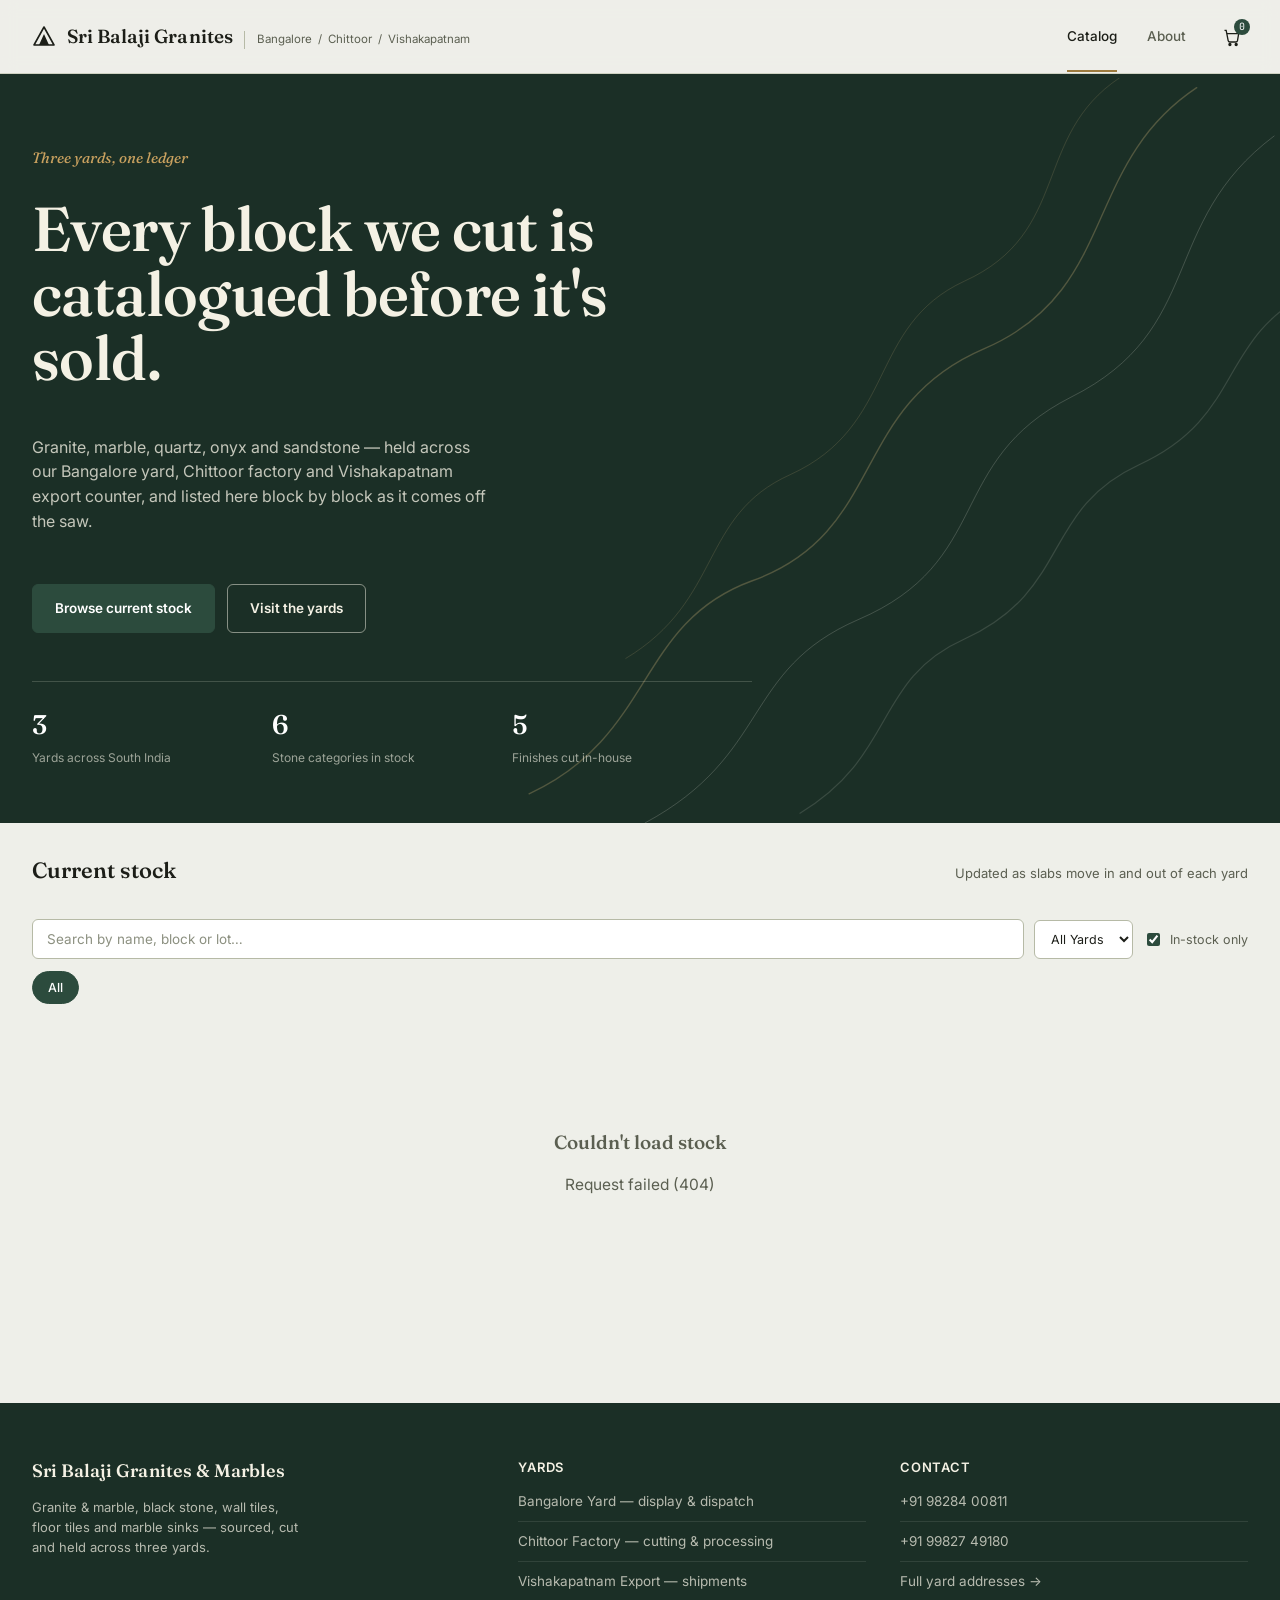
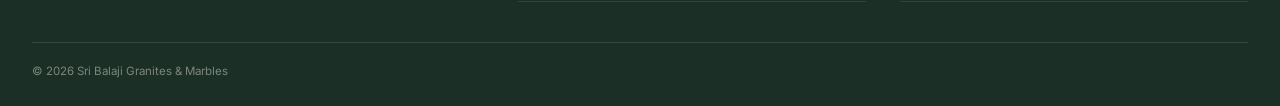
==== commit 0a86d974: "Add files via upload" ====
--- a/frontend/index.html
+++ b/frontend/index.html
@@ -95,7 +95,6 @@
   </div>
   <div class="footer-bottom">
     <span>&copy; <span id="year"></span> Sri Balaji Granites &amp; Marbles</span>
-    <a href="/staff">Staff sign in</a>
   </div>
 </footer>
 
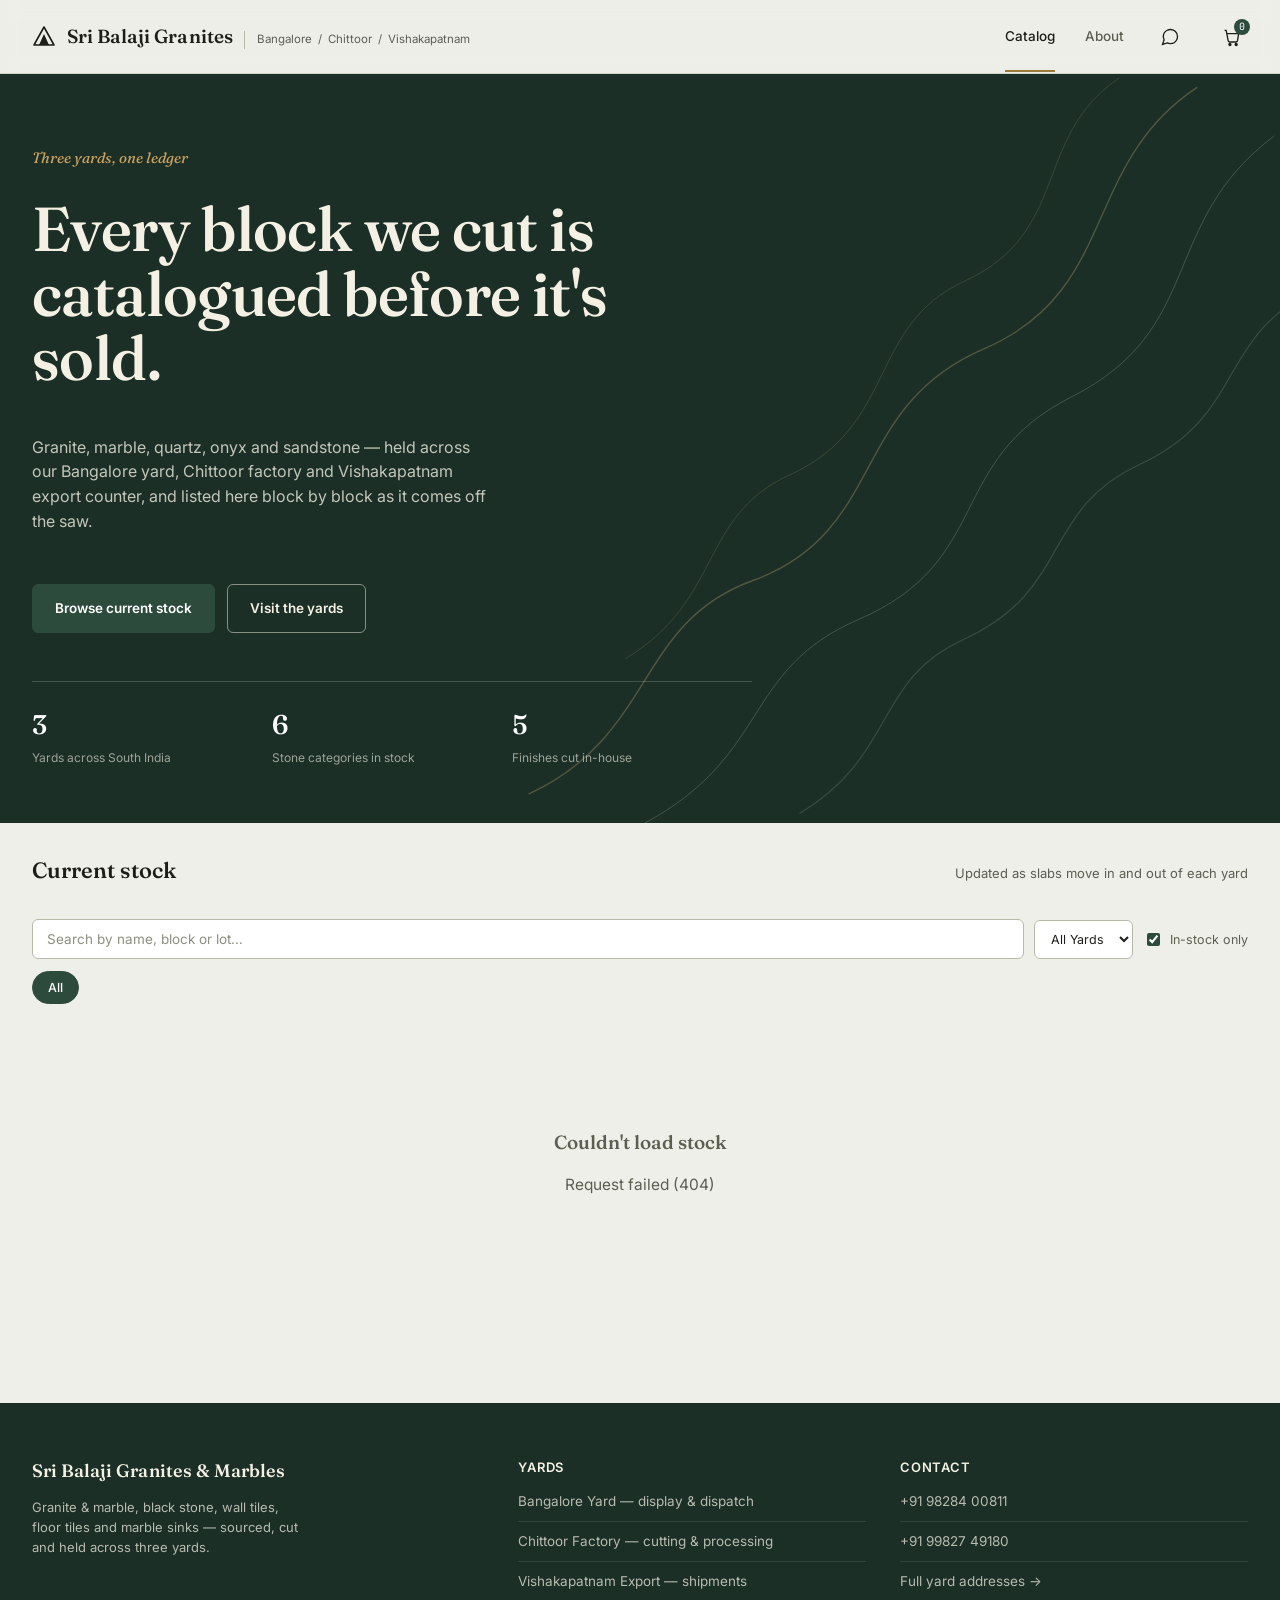
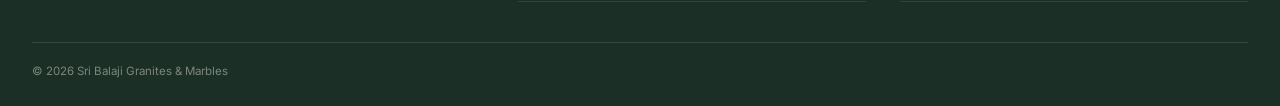
==== commit 31842f51: "Add files via upload" ====
--- a/frontend/index.html
+++ b/frontend/index.html
@@ -21,6 +21,9 @@
   <nav class="main-nav">
     <a href="/" class="active">Catalog</a>
     <a href="/about.html">About</a>
+    <button class="icon-btn" id="queryBtn" aria-label="Ask a query">
+      <svg viewBox="0 0 24 24" width="18" height="18" fill="none" stroke="#1c1e18" stroke-width="1.6"><path d="M21 11.5a8.38 8.38 0 0 1-.9 3.8 8.5 8.5 0 0 1-7.6 4.7 8.38 8.38 0 0 1-3.8-.9L3 21l1.9-5.7a8.38 8.38 0 0 1-.9-3.8 8.5 8.5 0 0 1 4.7-7.6 8.38 8.38 0 0 1 3.8-.9h.5a8.48 8.48 0 0 1 8 8v.5z"/></svg>
+    </button>
     <button class="icon-btn" id="cartBtn" aria-label="Open enquiry cart">
       <svg viewBox="0 0 24 24" fill="none" stroke="#1c1e18" stroke-width="1.6"><path d="M3 4h2l2.4 12.4A2 2 0 0 0 9.36 18h7.28a2 2 0 0 0 1.96-1.6L20 8H6"/><circle cx="9.5" cy="21" r="1.2" fill="#1c1e18"/><circle cx="17" cy="21" r="1.2" fill="#1c1e18"/></svg>
       <span class="cart-badge" id="cartBadge" hidden>0</span>
